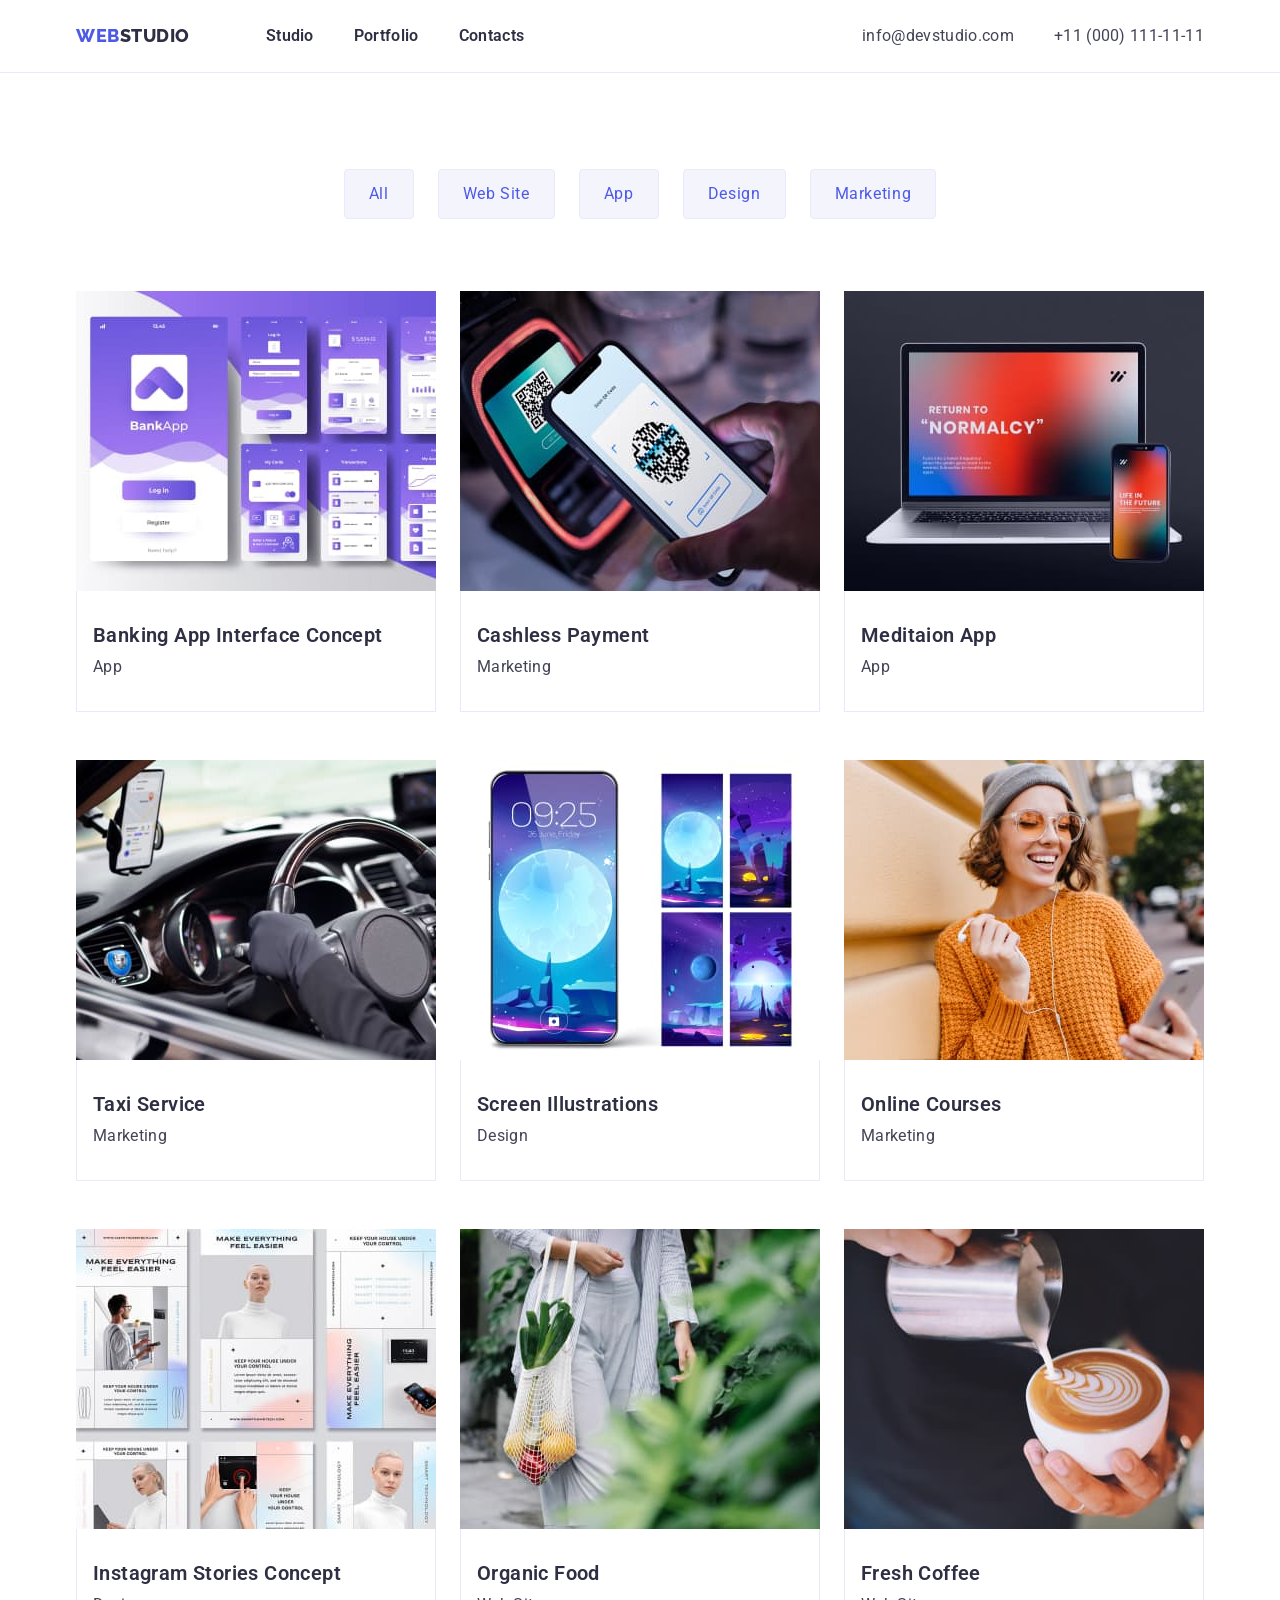
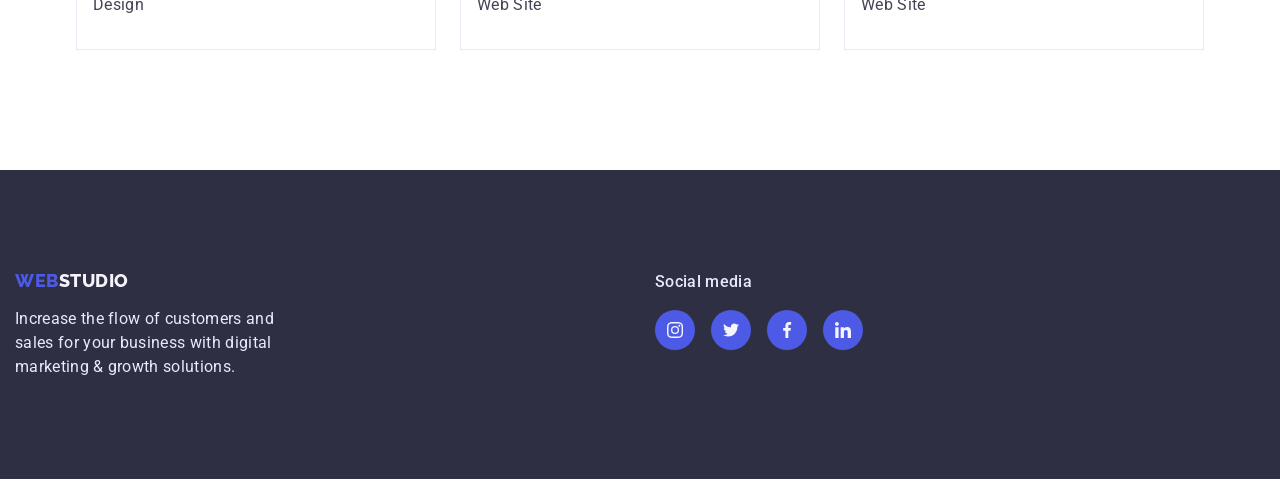
==== portfolio.html @ 09131c5e "First try Pre-entered, but need to get edits from the mentor." ====
<!DOCTYPE html>
<html lang="en">
  <head>
    <meta charset="UTF-8" />
    <meta http-equiv="X-UA-Compatible" content="IE=edge" />
    <meta name="viewport" content="width=device-width, initial-scale=1.0" />
    <title>Portfolio</title>

    <link rel="preconnect" href="https://fonts.googleapis.com" />
    <link rel="preconnect" href="https://fonts.gstatic.com" crossorigin />
    <link
      href="https://fonts.googleapis.com/css2?family=Raleway:wght@800&family=Roboto:wght@400;500;700;900&display=swap"
      rel="stylesheet"
    />
    <link
      rel="stylesheet"
      href="https://cdnjs.cloudflare.com/ajax/libs/modern-normalize/1.1.0/modern-normalize.min.css"
      integrity="sha512-wpPYUAdjBVSE4KJnH1VR1HeZfpl1ub8YT/NKx4PuQ5NmX2tKuGu6U/JRp5y+Y8XG2tV+wKQpNHVUX03MfMFn9Q=="
      crossorigin="anonymous"
      referrerpolicy="no-referrer"
    />
    <link rel="stylesheet" href="./css/styles.css" />
  </head>

  <body class="body">
    <header class="header">
      <div class="container header-container">
        <nav class="header-nav">
          <a href="./index.html" class="header-logo link"
            >web<span>studio</span></a
          >
          <ul class="header-list list">
            <li><a href="./index.html" class="header-link link">Studio</a></li>
            <li><a href="" class="header-link link">Portfolio</a></li>
            <li><a href="" class="header-link link">Contacts</a></li>
          </ul>
        </nav>
        <ul class="header-contacts list">
          <li>
            <a
              href="mailto:info@devstudio.com"
              class="header-contacts-item link"
              >info@devstudio.com</a
            >
          </li>
          <li>
            <a href="tel:+110001111111" class="header-contacts-item link"
              >+11 (000) 111-11-11</a
            >
          </li>
        </ul>
      </div>
    </header>

    <main>
      <section class="portfolio-site">
        <div class="container portfolio-site-container">
          <h1 class="visually-hidden">Portfolio</h1>
          <ul class="portfolio-button-list list">
            <li><button type="button" class="portfolio-btn">All</button></li>
            <li>
              <button type="button" class="portfolio-btn">Web Site</button>
            </li>
            <li><button type="button" class="portfolio-btn">App</button></li>
            <li>
              <button type="button" class="portfolio-btn">Design</button>
            </li>
            <li>
              <button type="button" class="portfolio-btn">Marketing</button>
            </li>
          </ul>
          <ul class="portfolio-offer list">
            <li class="portfolio-offer-item">
              <img
                src="./images/portfolio-pic-1.jpg"
                alt="Inferface of an banking app"
                width="360"
                height="300"
              />
              <div class="portfolio-offer-text">
                <h2 class="offer-name">Banking App Interface Concept</h2>
                <p class="offer-type">App</p>
              </div>
            </li>
            <li class="portfolio-offer-item">
              <img
                src="./images/portfolio-pic-2.jpg"
                alt="Process of cashless payment"
                width="360"
                height="300"
              />
              <div class="portfolio-offer-text">
                <h2 class="offer-name">Cashless Payment</h2>
                <p class="offer-type">Marketing</p>
              </div>
            </li>
            <li class="portfolio-offer-item">
              <img
                src="./images/portfolio-pic-3.jpg"
                alt="Interface of an App on the screens of a computer and a mobile phone"
                width="360"
                height="300"
              />
              <div class="portfolio-offer-text">
                <h2 class="offer-name">Meditaion App</h2>
                <p class="offer-type">App</p>
              </div>
            </li>
            <li class="portfolio-offer-item">
              <img
                src="./images/portfolio-pic-4.jpg"
                alt="Driver's seat in a car"
                width="360"
                height="300"
              />
              <div class="portfolio-offer-text">
                <h2 class="offer-name">Taxi Service</h2>
                <p class="offer-type">Marketing</p>
              </div>
            </li>
            <li class="portfolio-offer-item">
              <img
                src="./images/portfolio-pic-5.jpg"
                alt="Design of screens of a mobile phone"
                width="360"
                height="300"
              />
              <div class="portfolio-offer-text">
                <h2 class="offer-name">Screen Illustrations</h2>
                <p class="offer-type">Design</p>
              </div>
            </li>
            <li class="portfolio-offer-item">
              <img
                src="./images/portfolio-pic-6.jpg"
                alt="A smiling lady with a mobile phone"
                width="360"
                height="300"
              />
              <div class="portfolio-offer-text">
                <h2 class="offer-name">Online Courses</h2>
                <p class="offer-type">Marketing</p>
              </div>
            </li>
            <li class="portfolio-offer-item">
              <img
                src="./images/portfolio-pic-7.jpg"
                alt="Ideas of Instagram Stories"
                width="360"
                height="300"
              />
              <div class="portfolio-offer-text">
                <h2 class="offer-name">Instagram Stories Concept</h2>
                <p class="offer-type">Design</p>
              </div>
            </li>
            <li class="portfolio-offer-item">
              <img
                src="./images/portfolio-pic-8.jpg"
                alt="Food in an eco-bag"
                width="360"
                height="300"
              />
              <div class="portfolio-offer-text">
                <h2 class="offer-name">Organic Food</h2>
                <p class="offer-type">Web Site</p>
              </div>
            </li>
            <li class="portfolio-offer-item">
              <img
                src="./images/portfolio-pic-9.jpg"
                alt="Coffee"
                width="360"
                height="300"
              />
              <div class="portfolio-offer-text">
                <h2 class="offer-name">Fresh Coffee</h2>
                <p class="offer-type">Web Site</p>
              </div>
            </li>
          </ul>
        </div>
      </section>
    </main>

    <footer class="footer">
      <div class="container footer-container">
        <a href="./index.html" class="footer-logo link"
          >web<span>studio</span></a
        >
        <p class="footer-text">
          Increase the flow of customers and sales for your business with
          digital marketing & growth solutions.
        </p>
      </div>
      <div class="container footer-soc-med">
        <h2 class="footer-text">Social media</h2>
        <ul class="footer-social-list list">
          <li class="footer-social-list-item">
            <a href="" class="social-list-link">
              <svg class="footer-social-list-icon" width="16" height="16">
                <use href=".//images/symbol-defs-opt.svg#icon-instagram"></use>
              </svg>
            </a>
          </li>
          <li class="footer-social-list-item">
            <a href="" class="social-list-link">
              <svg class="footer-social-list-icon" width="16" height="16">
                <use href="./images/symbol-defs-opt.svg#icon-twitter"></use>
              </svg>
            </a>
          </li>
          <li class="footer-social-list-item">
            <a href="" class="social-list-link">
              <svg class="footer-social-list-icon" width="16" height="16">
                <use href=".//images/symbol-defs-opt.svg#icon-facebook"></use>
              </svg>
            </a>
          </li>
          <li class="footer-social-list-item">
            <a href="" class="social-list-link">
              <svg class="footer-social-list-icon" width="16" height="16">
                <use href=".//images/symbol-defs-opt.svg#icon-linkedin"></use>
              </svg>
            </a>
          </li>
        </ul>
      </div>
    </footer>
  </body>
</html>
---- css/styles.css ----
:root {
  --main-title-color: #2e2f42;
  --main-text-color: #434455;
  --main-background-color: #ffffff;
  --secondary-background-color: #2e2f42;
  --button-background-color-accent: #4d5ae5;
}

p,
h1,
h2,
h3,
h4,
h5,
h6 {
  margin: 0;
}

ul {
  margin: 0;
  padding-left: 0;
}

img {
  display: block;
  max-width: 100%;
  height: auto;
}

.list {
  list-style: none;
}

.link {
  text-decoration: none;
}

.body {
  font-family: "Roboto", sans-serif;
}

/* --------- Header ----------*/

.container {
  /* outline: 1px solid red; */
  width: 1158px;
  padding-left: 15px;
  padding-right: 15px;
  margin: 0 auto;
}

.header {
  padding-top: 24px;
  padding-bottom: 24px;
  background-color: #ffffff;
  border-bottom: 1px solid #e7e9fc;
}

.header-container {
  display: flex;
}

.header-nav {
  display: flex;
  align-items: center;
  margin-right: auto;
}

.header-logo {
  margin-right: 76px;
  font-family: "Raleway", sans-serif;
  font-weight: 800;
  font-size: 18px;
  line-height: 1.17;
  letter-spacing: 0.03em;
  text-transform: uppercase;
  color: #4d5ae5;
}

.header-logo > span {
  color: #2e2f42;
}

.header-list {
  display: flex;
  gap: 40px;
}

.header-link {
  font-weight: 600;
  font-size: 16px;
  line-height: 1.5;
  letter-spacing: 0.02em;
  color: #2e2f42;
}

.header-link:hover,
.header-link:focus {
  color: #4d5ae5;
}

.header-contacts {
  display: flex;
  gap: 40px;
}

.header-contacts-item {
  font-weight: 400;
  font-size: 16px;
  line-height: 1.5;
  letter-spacing: 0.02em;
  color: #434455;
}

.header-contacts-item:hover,
.header-contacts-item:focus {
  color: #404bbf;
}

/* --------- Hero ----------*/
.hero {
  background-color: var(--secondary-background-color);
  max-width: 1440px;
  height: 600px;
  background-image: linear-gradient(
      rgba(46, 47, 66, 0.7),
      rgba(46, 47, 66, 0.7)
    ),
    url(../images/bg-im-opt.jpg);
  background-repeat: no-repeat;
  background-position: center;
  background-size: cover;
  margin: 0 auto;
  text-align: center;
  padding-top: 188px;
  padding-bottom: 188px;
}

.hero-title {
  width: 496px;
  margin-left: auto;
  margin-right: auto;
  margin-bottom: 48px;
  font-weight: 700;
  font-size: 56px;
  line-height: 1.07;
  letter-spacing: 0.02em;
  text-align: center;
  color: #ffffff;
}

.hero-button {
  display: inline-block;
  min-width: 210px;
  padding: 16px 32px;
  font-family: "Roboto", sans-serif;
  font-size: 16px;
  color: #ffffff;
  background-color: var(--button-background-color-accent);
  border: 1px solid transparent;
  border-radius: 4px;
  cursor: pointer;
}

.hero-button:hover,
.hero-button:focus {
  color: #ffffff;
  background-color: #404bbf;
  box-shadow: 0px 4px 4px rgba(0, 0, 0, 0.15);
}

/* --------- Values ----------*/
.values {
  background-color: var(--main-background-color);
  padding-top: 120px;
  padding-bottom: 120px;
}

.visually-hidden {
  position: absolute;
  width: 1px;
  height: 1px;
  margin: -1px;
  border: 0;
  padding: 0;
  white-space: nowrap;
  clip-path: inset(100%);
  clip: rect(0 0 0 0);
  overflow: hidden;
}

.values-list {
  display: flex;
  gap: 24px;
}

.values-block {
  width: 264px;
}

.values-icons {
  width: 100%;
  height: 112px;
  margin-bottom: 8px;
  background-color: #f4f4fd;
  border-radius: 4px;
  display: flex;
  justify-content: center;
  padding: auto auto;
}

.values-item {
  margin-bottom: 8px;
  font-weight: 600;
  font-size: 20px;
  line-height: 1.02;
  letter-spacing: 0.02em;
  color: var(--main-title-color);
}

.values-item-text {
  font-size: 16px;
  line-height: 1.28;
  letter-spacing: 0.02em;
  color: var(--main-text-color);
}

/* --------- What are we doing ----------*/
.offer {
  background-color: var(--main-background-color);
  padding-bottom: 120px;
}

.offer-title {
  margin-bottom: 72px;
  text-align: center;
  font-weight: 600;
  font-size: 36px;
  line-height: 1.11;
  letter-spacing: 0.02em;
  color: var(--main-title-color);
}

.offer-picture {
  display: flex;
  gap: 24px;
}

/* --------- Our team ----------*/
.team {
  background-color: #f4f4fd;
  padding-top: 120px;
  padding-bottom: 120px;
}

.team-title {
  text-align: center;
  margin-bottom: 72px;
  font-weight: 600;
  font-size: 36px;
  line-height: 1.11;
  letter-spacing: 0.02em;
  color: var(--main-title-color);
}

.team-list {
  display: flex;
  gap: 24px;
}

.team-item {
  background-color: var(--main-background-color);
}

.team-text {
  padding-top: 32px;
  padding-bottom: 32px;
  text-align: center;
}

.team-name {
  margin-bottom: 8px;
  font-weight: 600;
  font-size: 20px;
  line-height: 1.2;
  letter-spacing: 0.02em;
  color: var(--main-title-color);
}

.team-position {
  margin-bottom: 8px;
  font-size: 16px;
  line-height: 1.5;
  letter-spacing: 0.02em;
  color: var(--main-text-color);
}

.team-social-list {
  display: flex;
  justify-content: center;
  gap: 24px;
}

.social-list-link {
  display: flex;
  justify-content: center;
  align-items: center;
  width: 40px;
  height: 40px;
  border-radius: 50%;
  background-color: var(--button-background-color-accent);
}
.social-list-link:hover,
.social-list-link:focus {
  background-color: #404bbf;
}

/* --------- Customers ----------*/

.customer {
  /* outline: 1px solid tomato; */
  padding-top: 130px;
  padding-bottom: 120px;
}

.customer-title {
  margin-bottom: 72px;
  text-align: center;
}

.customer-list {
  display: flex;
  gap: 24px;
}

.customer-item {
  padding: 16px 32px;
  width: calc((100%-120px) / 6);
  border: 1px solid #8e8f99;
  border-radius: 4px;
}

.customer-link {
  width: 100%;
  height: 100%;
}

.customer-icon {
  fill: "#8e8f99";
}

.customer-link:hover,
.customer-link:focus {
  border-color: #404bbf;
}

.customer-link:hover .customer-icon {
  fill: #404bbf;
}

/* --------- Footer ----------*/
.footer {
  background-color: var(--secondary-background-color);
  padding-top: 100px;
  padding-bottom: 100px;
  display: flex;
  margin-bottom: 16px;
}

.footer-logo {
  display: inline-block;
  margin-bottom: 16px;
  font-family: "Raleway", sans-serif;
  font-weight: 800;
  font-size: 18px;
  line-height: 1.17;
  letter-spacing: 0.03em;
  text-transform: uppercase;
  color: #4d5ae5;
}

.footer-logo > span {
  color: #f4f4fd;
}

.footer-text {
  width: 264px;
  font-size: 16px;
  line-height: 1.5;
  letter-spacing: 0.02em;
  color: #e7e9fc;
}

.footer-soc-med > .footer-text {
  margin-bottom: 16px;
  font-weight: 500;
}

.footer-social-list {
  max-width: 208px;
  display: flex;
  justify-content: center;
  gap: 16px;
}

.footer-social-list-link {
  display: flex;
  justify-content: center;
  align-items: center;
  width: 40px;
  height: 40px;
  border-radius: 50%;
  background-color: rgba(255, 255, 255, 0.1);
}
.footer-social-list-link:hover,
.footer-social-list-link:focus {
  background-color: #31d0aa;
}

/* --------- Portfolio  ----------*/

.portfolio-site {
  background-color: var(--main-background-color);
  padding-top: 96px;
  padding-bottom: 120px;
}

.portfolio-button-list {
  display: flex;
  margin-bottom: 72px;
  gap: 24px;
  justify-content: center;
}

.portfolio-btn {
  padding: 12px 24px;
  font-family: "Roboto", sans-serif;
  font-size: 16px;
  line-height: 1.5;
  letter-spacing: 0.04em;
  color: #4d5ae5;
  background-color: #f4f4fd;
  border: 1px solid #e7e9fc;
  border-radius: 4px;
  cursor: pointer;
}

.portfolio-btn:hover,
.portfolio-btn:focus {
  color: #ffffff;
  background-color: var(--button-background-color-accent);
  border: 1px solid var(--button-background-color-accent);
  box-shadow: 0px 3px 1px rgba(0, 0, 0, 0.1), 0px 2px 1px rgba(0, 0, 0, 0.08),
    0px 2px 2px rgba(0, 0, 0, 0.12);
}

.portfolio-offer {
  display: flex;
  flex-wrap: wrap;
  row-gap: 48px;
  column-gap: 24px;
}

.portfolio-offer-item {
  width: calc ((100% - 48px) / 3);
}

.portfolio-offer-item:hover,
.portfolio-offer-item:focus {
  box-shadow: 0px 1px 6px rgba(46, 47, 66, 0.08),
    0px 1px 1px rgba(46, 47, 66, 0.16), 0px 2px 1px rgba(46, 47, 66, 0.08);
}

.portfolio-offer-text {
  padding: 32px 16px;
  border: 1px solid #e7e9fc;
  border-top: none;
}

.offer-name {
  margin-bottom: 8px;
  font-weight: 600;
  font-size: 20px;
  line-height: 1.2;
  letter-spacing: 0.02em;
  color: var(--main-title-color);
}

.offer-type {
  font-size: 16px;
  line-height: 1.5;
  letter-spacing: 0.02em;
  color: var(--main-text-color);
}
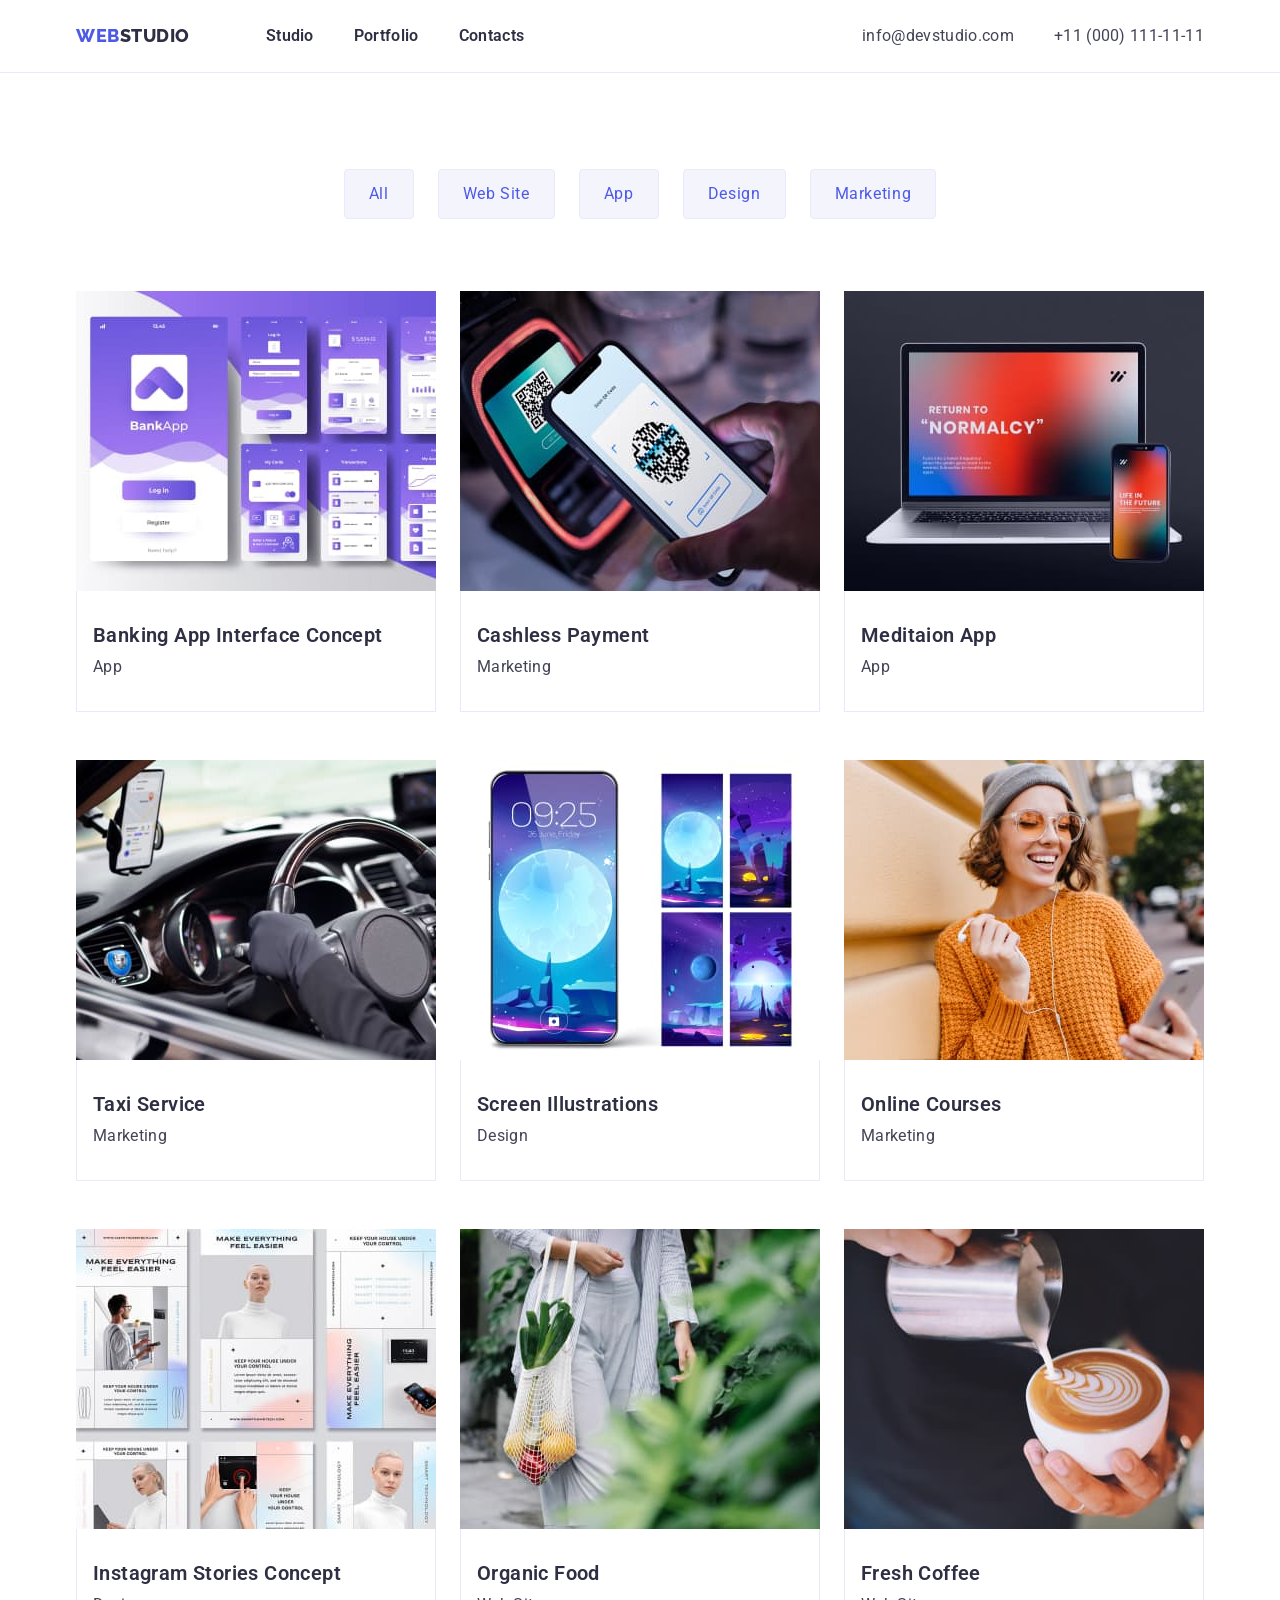
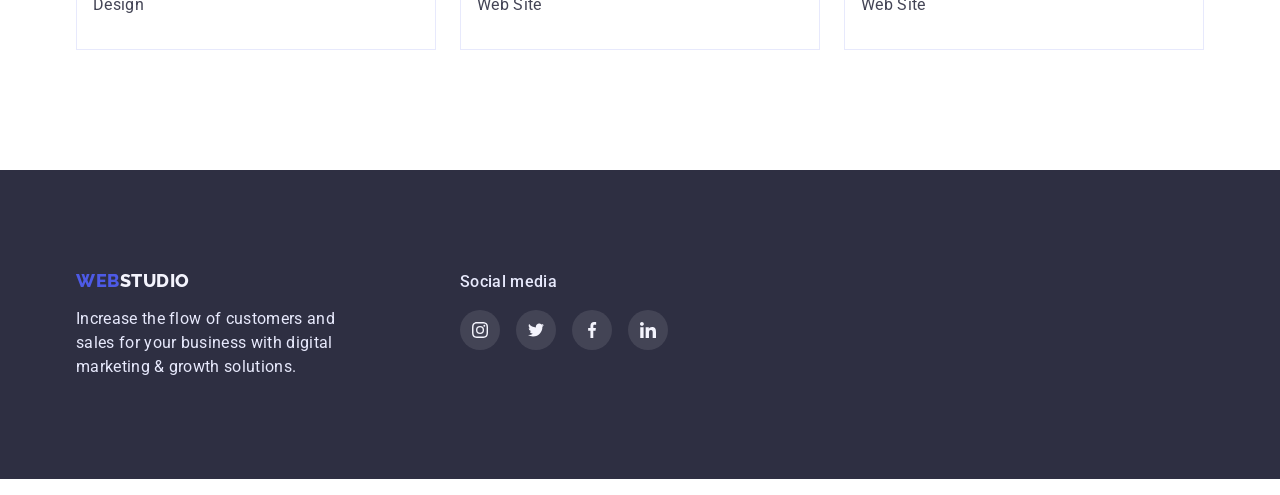
==== commit c1684ba7: "Amended the code" ====
--- a/portfolio.html
+++ b/portfolio.html
@@ -185,46 +185,50 @@
 
     <footer class="footer">
       <div class="container footer-container">
-        <a href="./index.html" class="footer-logo link"
-          >web<span>studio</span></a
-        >
-        <p class="footer-text">
-          Increase the flow of customers and sales for your business with
-          digital marketing & growth solutions.
-        </p>
-      </div>
-      <div class="container footer-soc-med">
-        <h2 class="footer-text">Social media</h2>
-        <ul class="footer-social-list list">
-          <li class="footer-social-list-item">
-            <a href="" class="social-list-link">
-              <svg class="footer-social-list-icon" width="16" height="16">
-                <use href=".//images/symbol-defs-opt.svg#icon-instagram"></use>
-              </svg>
-            </a>
-          </li>
-          <li class="footer-social-list-item">
-            <a href="" class="social-list-link">
-              <svg class="footer-social-list-icon" width="16" height="16">
-                <use href="./images/symbol-defs-opt.svg#icon-twitter"></use>
-              </svg>
-            </a>
-          </li>
-          <li class="footer-social-list-item">
-            <a href="" class="social-list-link">
-              <svg class="footer-social-list-icon" width="16" height="16">
-                <use href=".//images/symbol-defs-opt.svg#icon-facebook"></use>
-              </svg>
-            </a>
-          </li>
-          <li class="footer-social-list-item">
-            <a href="" class="social-list-link">
-              <svg class="footer-social-list-icon" width="16" height="16">
-                <use href=".//images/symbol-defs-opt.svg#icon-linkedin"></use>
-              </svg>
-            </a>
-          </li>
-        </ul>
+        <div class="footer-text-container">
+          <a href="./index.html" class="footer-logo link"
+            >web<span>studio</span></a
+          >
+          <p class="footer-text">
+            Increase the flow of customers and sales for your business with
+            digital marketing & growth solutions.
+          </p>
+        </div>
+        <div class="footer-soc-med">
+          <h2 class="footer-text">Social media</h2>
+          <ul class="footer-social-list list">
+            <li class="footer-social-list-item">
+              <a href="" class="footer-social-list-link">
+                <svg class="footer-social-list-icon" width="16" height="16">
+                  <use
+                    href=".//images/symbol-defs-opt.svg#icon-instagram"
+                  ></use>
+                </svg>
+              </a>
+            </li>
+            <li class="footer-social-list-item">
+              <a href="" class="footer-social-list-link">
+                <svg class="footer-social-list-icon" width="16" height="16">
+                  <use href="./images/symbol-defs-opt.svg#icon-twitter"></use>
+                </svg>
+              </a>
+            </li>
+            <li class="footer-social-list-item">
+              <a href="" class="footer-social-list-link">
+                <svg class="footer-social-list-icon" width="16" height="16">
+                  <use href=".//images/symbol-defs-opt.svg#icon-facebook"></use>
+                </svg>
+              </a>
+            </li>
+            <li class="footer-social-list-item">
+              <a href="" class="footer-social-list-link">
+                <svg class="footer-social-list-icon" width="16" height="16">
+                  <use href=".//images/symbol-defs-opt.svg#icon-linkedin"></use>
+                </svg>
+              </a>
+            </li>
+          </ul>
+        </div>
       </div>
     </footer>
   </body>
--- a/css/styles.css
+++ b/css/styles.css
@@ -151,7 +151,6 @@
 
 .hero-button {
   display: inline-block;
-  min-width: 210px;
   padding: 16px 32px;
   font-family: "Roboto", sans-serif;
   font-size: 16px;
@@ -206,7 +205,7 @@
   border-radius: 4px;
   display: flex;
   justify-content: center;
-  padding: auto auto;
+  align-items: center;
 }
 
 .values-item {
@@ -319,13 +318,16 @@
 
 .customer {
   /* outline: 1px solid tomato; */
-  padding-top: 130px;
+  padding-top: 120px;
   padding-bottom: 120px;
 }
 
 .customer-title {
   margin-bottom: 72px;
   text-align: center;
+  font-size: 36px;
+  line-height: 1.11;
+  letter-spacing: 0.02em;
 }
 
 .customer-list {
@@ -334,27 +336,32 @@
 }
 
 .customer-item {
-  padding: 16px 32px;
+  height: 88px;
   width: calc((100%-120px) / 6);
-  border: 1px solid #8e8f99;
-  border-radius: 4px;
 }
 
 .customer-link {
   width: 100%;
   height: 100%;
+  border: 1px solid currentColor;
+  border-radius: 4px;
+  color: #8e8f99;
+  display: flex;
+  align-items: center;
+  justify-content: center;
 }
 
 .customer-icon {
-  fill: "#8e8f99";
+  fill: currentColor;
 }
 
 .customer-link:hover,
 .customer-link:focus {
-  border-color: #404bbf;
-}
-
-.customer-link:hover .customer-icon {
+  color: #404bbf;
+}
+
+.customer-link:hover .customer-icon,
+.customer-link:focus .customer-icon {
   fill: #404bbf;
 }
 
@@ -365,6 +372,14 @@
   padding-bottom: 100px;
   display: flex;
   margin-bottom: 16px;
+}
+
+.footer-container {
+  display: flex;
+}
+
+.footer-text-container {
+  margin-right: 120px;
 }
 
 .footer-logo {
